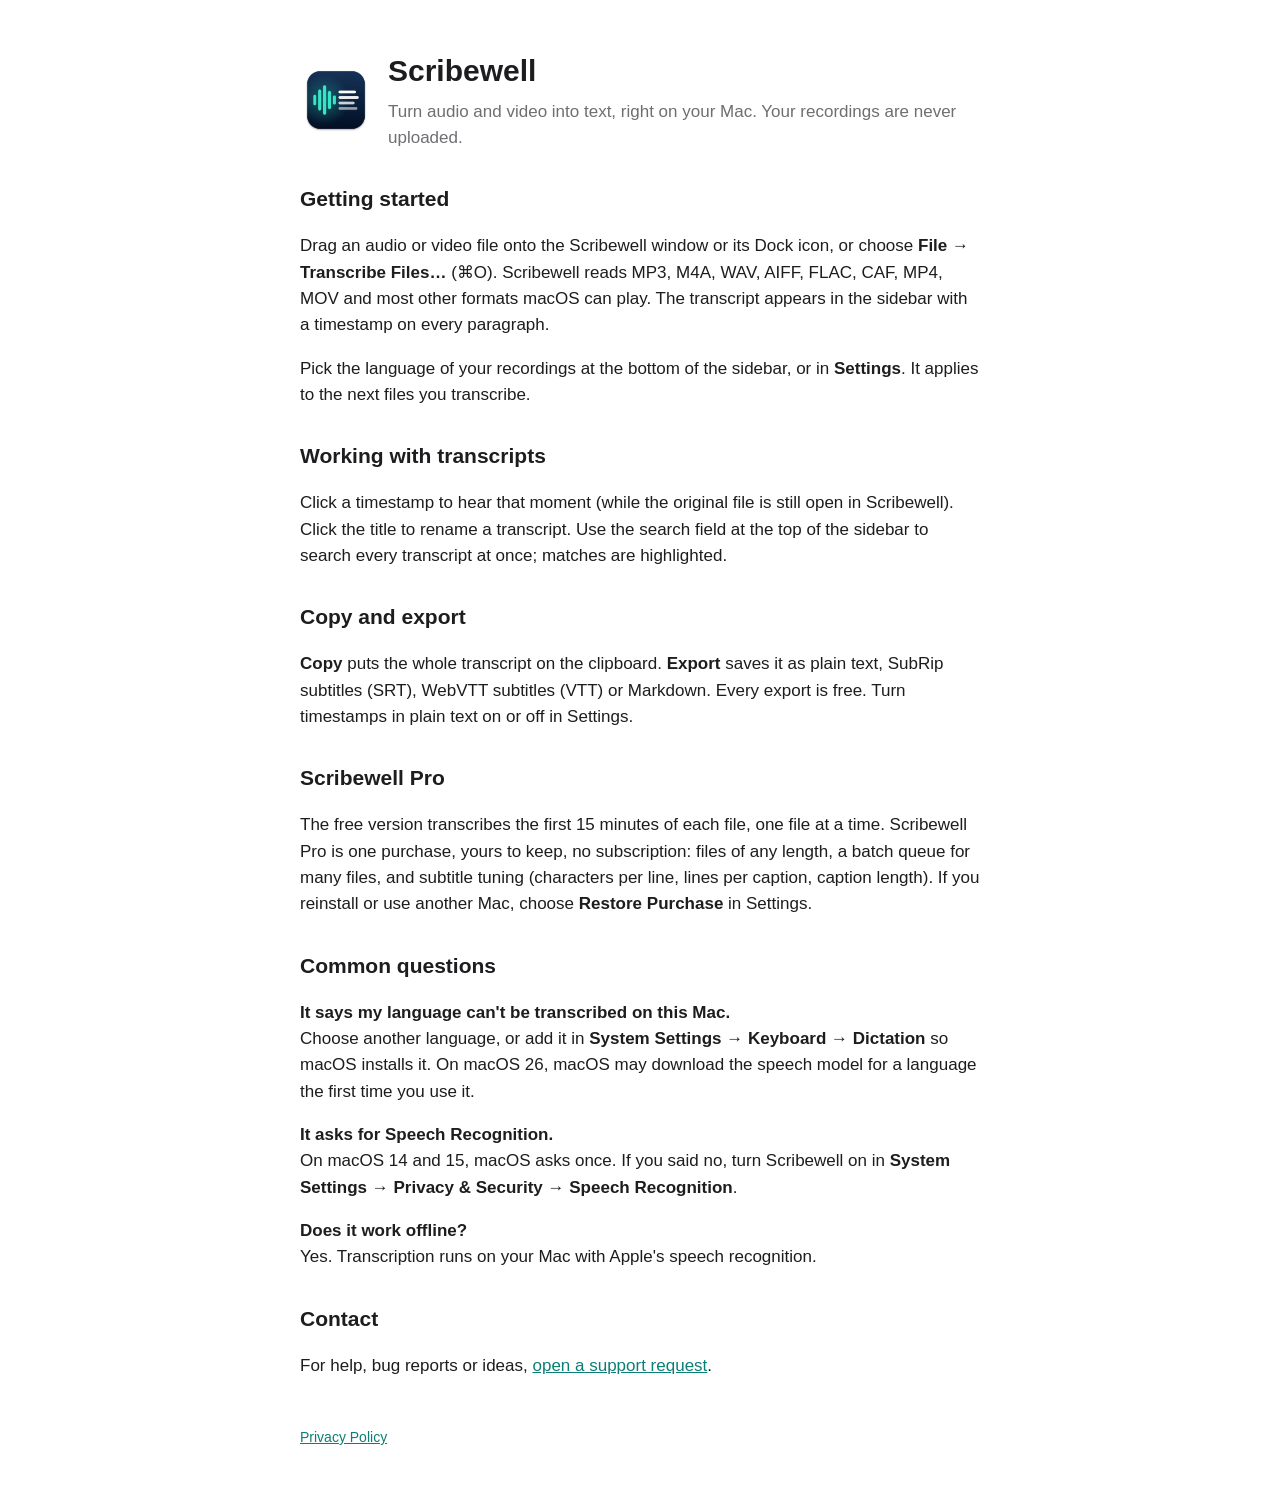
==== index.html @ c997aee8 "Add Scribewell support and privacy pages Co-Authored-By: Claude Opus 5.5 <noreply@anthropic.com>" ====
<!doctype html>
<html lang="en">
<head>
<meta charset="utf-8"><meta name="viewport" content="width=device-width, initial-scale=1">
<title>Scribewell Support</title>
<link rel="stylesheet" href="style.css">
</head>
<body><main>
<header><img src="icon.png" alt="Scribewell icon"><div><h1>Scribewell</h1><p class="sub">Turn audio and video into text, right on your Mac. Your recordings are never uploaded.</p></div></header>

<h2>Getting started</h2>
<p>Drag an audio or video file onto the Scribewell window or its Dock icon, or choose <strong>File → Transcribe Files…</strong> (⌘O). Scribewell reads MP3, M4A, WAV, AIFF, FLAC, CAF, MP4, MOV and most other formats macOS can play. The transcript appears in the sidebar with a timestamp on every paragraph.</p>
<p>Pick the language of your recordings at the bottom of the sidebar, or in <strong>Settings</strong>. It applies to the next files you transcribe.</p>

<h2>Working with transcripts</h2>
<p>Click a timestamp to hear that moment (while the original file is still open in Scribewell). Click the title to rename a transcript. Use the search field at the top of the sidebar to search every transcript at once; matches are highlighted.</p>

<h2>Copy and export</h2>
<p><strong>Copy</strong> puts the whole transcript on the clipboard. <strong>Export</strong> saves it as plain text, SubRip subtitles (SRT), WebVTT subtitles (VTT) or Markdown. Every export is free. Turn timestamps in plain text on or off in Settings.</p>

<h2>Scribewell Pro</h2>
<p>The free version transcribes the first 15 minutes of each file, one file at a time. Scribewell Pro is one purchase, yours to keep, no subscription: files of any length, a batch queue for many files, and subtitle tuning (characters per line, lines per caption, caption length). If you reinstall or use another Mac, choose <strong>Restore Purchase</strong> in Settings.</p>

<h2>Common questions</h2>
<p><strong>It says my language can't be transcribed on this Mac.</strong><br>Choose another language, or add it in <strong>System Settings → Keyboard → Dictation</strong> so macOS installs it. On macOS 26, macOS may download the speech model for a language the first time you use it.</p>
<p><strong>It asks for Speech Recognition.</strong><br>On macOS 14 and 15, macOS asks once. If you said no, turn Scribewell on in <strong>System Settings → Privacy &amp; Security → Speech Recognition</strong>.</p>
<p><strong>Does it work offline?</strong><br>Yes. Transcription runs on your Mac with Apple's speech recognition.</p>

<h2>Contact</h2>
<p>For help, bug reports or ideas, <a href="https://github.com/abdeljalil1/scribewell-site/issues/new">open a support request</a>.</p>

<footer><a href="privacy.html">Privacy Policy</a></footer>
</main></body>
</html>
---- style.css ----
:root { --bg: #ffffff; --text: #1d1d1f; --muted: #6e6e73; --accent: #0b7f75; }
@media (prefers-color-scheme: dark) { :root { --bg: #111114; --text: #f5f5f7; --muted: #a1a1a6; --accent: #3be3c4; } }
body { margin: 0; background: var(--bg); color: var(--text); font: 17px/1.55 -apple-system, BlinkMacSystemFont, "Segoe UI", sans-serif; }
main { max-width: 680px; margin: 0 auto; padding: 48px 16px; }
header { display: flex; align-items: center; gap: 16px; margin-bottom: 32px; }
header img { width: 72px; height: 72px; }
h1 { margin: 0; font-size: 30px; }
h2 { margin-top: 32px; font-size: 21px; }
p.sub { margin: 4px 0 0; color: var(--muted); }
a { color: var(--accent); }
footer { margin-top: 48px; color: var(--muted); font-size: 14px; }
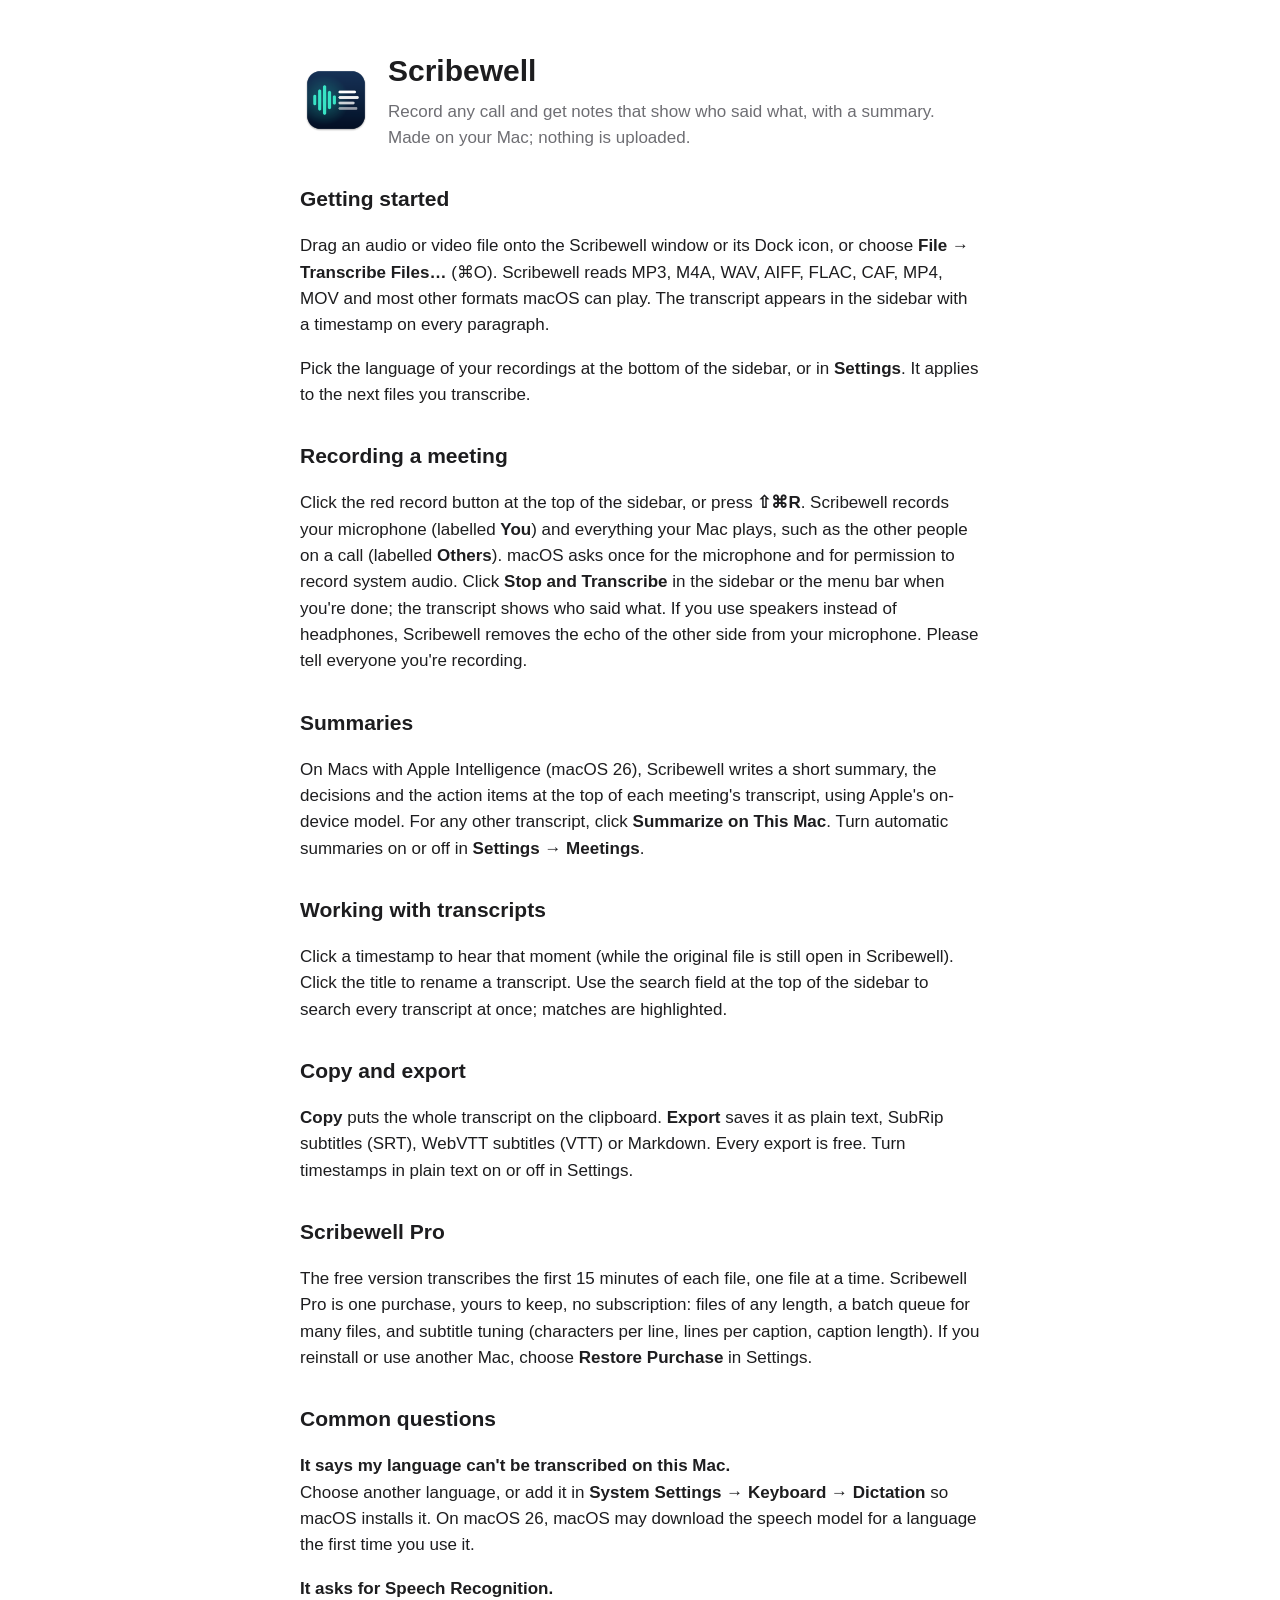
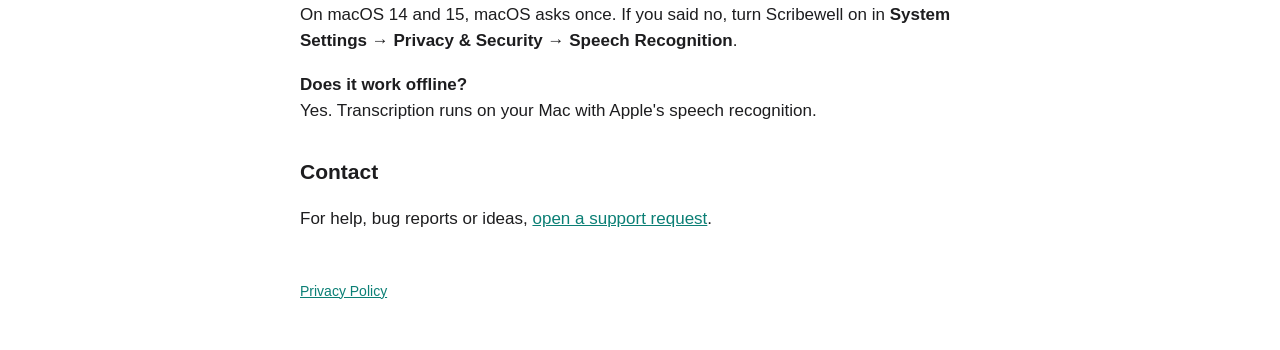
==== commit e357e028: "Add meeting recording and on-device summaries to support and privacy pages Co-Authored-By: Claude Op" ====
--- a/index.html
+++ b/index.html
@@ -6,11 +6,17 @@
 <link rel="stylesheet" href="style.css">
 </head>
 <body><main>
-<header><img src="icon.png" alt="Scribewell icon"><div><h1>Scribewell</h1><p class="sub">Turn audio and video into text, right on your Mac. Your recordings are never uploaded.</p></div></header>
+<header><img src="icon.png" alt="Scribewell icon"><div><h1>Scribewell</h1><p class="sub">Record any call and get notes that show who said what, with a summary. Made on your Mac; nothing is uploaded.</p></div></header>
 
 <h2>Getting started</h2>
 <p>Drag an audio or video file onto the Scribewell window or its Dock icon, or choose <strong>File → Transcribe Files…</strong> (⌘O). Scribewell reads MP3, M4A, WAV, AIFF, FLAC, CAF, MP4, MOV and most other formats macOS can play. The transcript appears in the sidebar with a timestamp on every paragraph.</p>
 <p>Pick the language of your recordings at the bottom of the sidebar, or in <strong>Settings</strong>. It applies to the next files you transcribe.</p>
+
+<h2>Recording a meeting</h2>
+<p>Click the red record button at the top of the sidebar, or press <strong>⇧⌘R</strong>. Scribewell records your microphone (labelled <strong>You</strong>) and everything your Mac plays, such as the other people on a call (labelled <strong>Others</strong>). macOS asks once for the microphone and for permission to record system audio. Click <strong>Stop and Transcribe</strong> in the sidebar or the menu bar when you're done; the transcript shows who said what. If you use speakers instead of headphones, Scribewell removes the echo of the other side from your microphone. Please tell everyone you're recording.</p>
+
+<h2>Summaries</h2>
+<p>On Macs with Apple Intelligence (macOS 26), Scribewell writes a short summary, the decisions and the action items at the top of each meeting's transcript, using Apple's on-device model. For any other transcript, click <strong>Summarize on This Mac</strong>. Turn automatic summaries on or off in <strong>Settings → Meetings</strong>.</p>
 
 <h2>Working with transcripts</h2>
 <p>Click a timestamp to hear that moment (while the original file is still open in Scribewell). Click the title to rename a transcript. Use the search field at the top of the sidebar to search every transcript at once; matches are highlighted.</p>
